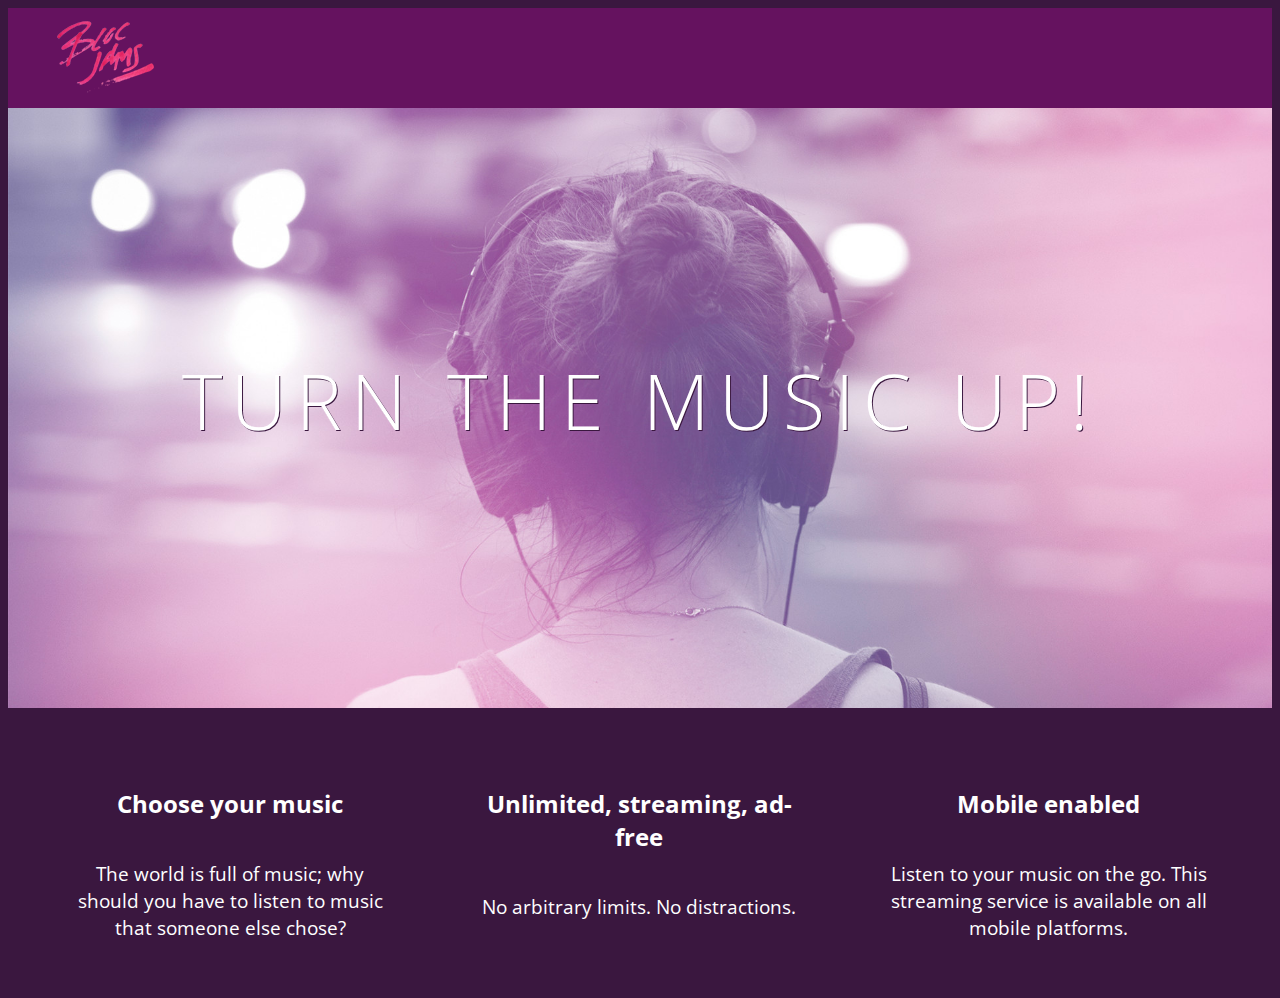
==== index.html @ 180eb500 "Checkpoint 4: completed" ====
<!DOCTYPE html>
<html>
    <head>
        <title>Bloc Jams</title>
        <meta name="viewport" content="width=device-width, initial-scale=1">
         <link rel="stylesheet" type="text/css" href="http://fonts.googleapis.com/css?family=Open+Sans:400,800,600,700,300">
         <link rel="stylesheet" type="text/css" href="http://code.ionicframework.com/ionicons/2.0.1/css/ionicons.min.css">
         <link rel="stylesheet" type="text/css" href="styles/normalize.css">
         <link rel="stylesheet" type="text/css" href="styles/main.css">
         <link rel="stylesheet" type="text/css" href="styles/landing.css">
    </head>
    <body class="landing">
            <nav class="navbar"> <!-- nav bar -->
             <img src="assets/images/bloc_jams_logo.png" alt="bloc jams logo" class="logo">
            </nav>
        <section> <!-- hero content -->
                <section class="hero-content">
                    <h1 class="hero-title">Turn the music up!</h1>
                </section>
        </section>
        <section class="selling-points container"> <!-- selling points -->
             <div class="point column third">
                 <span class="ion-music-note"></span>
                 <h5 class="point-title">Choose your music</h5>
                 <p class="point-description">The world is full of music; why should you have to listen to music that someone else chose?</p>
            </div>
            <div class="point column third">
                 <span class="ion-radio-waves"></span>
                 <h5 class="point-title">Unlimited, streaming, ad-free</h5>
                 <p class="point-description">No arbitrary limits. No distractions.</p>
             </div>
             <div class="point column third">
                 <span class="ion-iphone"></span>
                 <h5 class="point-title">Mobile enabled</h5>
                 <p class="point-description">Listen to your music on the go. This streaming service is available on all mobile platforms.</p>
             </div>
        </section>
    </body>
</html>
---- styles/main.css ----
*, *::before, *::after {
     -moz-box-sizing: border-box;
     -webkit-box-sizing: border-box;
     box-sizing: border-box;
 }
html {
     height: 100%; /* makes sure our HTML takes up 100% of the browser window */
     font-size: 100%;
 }
 
 body {
     font-family: 'Open Sans'; /* sets our font to the "Open Sans" typeface */
     color: white;             /* sets the text color to white */
     min-height: 100%;         /* says the height of the body must be, at minimum, 100% of the window */
 }
 
 .navbar {
     padding: 0.5rem;
     background-color: rgb(101,18,95);
 }
 
 .navbar .logo {
     position: relative; /* positioning will be explained in a resource */
     left: 2rem;
} 

 .container {
     margin: 0 auto;
     max-width: 64rem;
 }
 
 /* Medium screens (640px) */
 @media (min-width: 640px) {
     html { font-size: 112%; }
     .column {
         float: left;
         padding-left: 1rem;
         padding-right: 1rem;
     }
     .column.full { width: 100%; }
     .column.two-thirds { width: 66.7%; }
     .column.half { width: 50%; }
     .column.third { width: 33.3%; }
     .column.fourth { width: 25%; }
     .column.flow-opposite { float: right; }  
 }

 /* Large screens (1024px) */
 @media (min-width: 1024px) {
     html { font-size: 120%; }
 }
---- styles/landing.css ----
body.landing {
     background-color: rgb(58,23,63);
 }
 
 .hero-content {
     position: relative;
     min-height: 600px;
     background-image: url(../assets/images/bloc_jams_bg.jpg);
     background-repeat: no-repeat;
     background-position: center center;
     background-size: cover;
 }
 
 .hero-content .hero-title {
     position: absolute;
     top: 40%;
     -webkit-transform: translateY(-50%);
     -moz-transform: translateY(-50%);
     transform: translateY(-50%);
     width: 100%;
     text-align: center;
     font-size: 4rem;
     font-weight: 300;
     text-transform: uppercase;
     letter-spacing: 0.5rem;
     text-shadow: 1px 1px 0px rgb(58,23,63);
 }
 
 .selling-points {
     position: relative;
 }
 
 .point {
     position: relative;
     padding: 2rem;
     text-align: center;
 }
 
 .point .point-title {
     font-size: 1.25rem;
 }
 
 .ion-music-note,
 .ion-radio-waves,
 .ion-iphone {
     color: rgb(233,50,117);
     font-size: 5rem;
 }
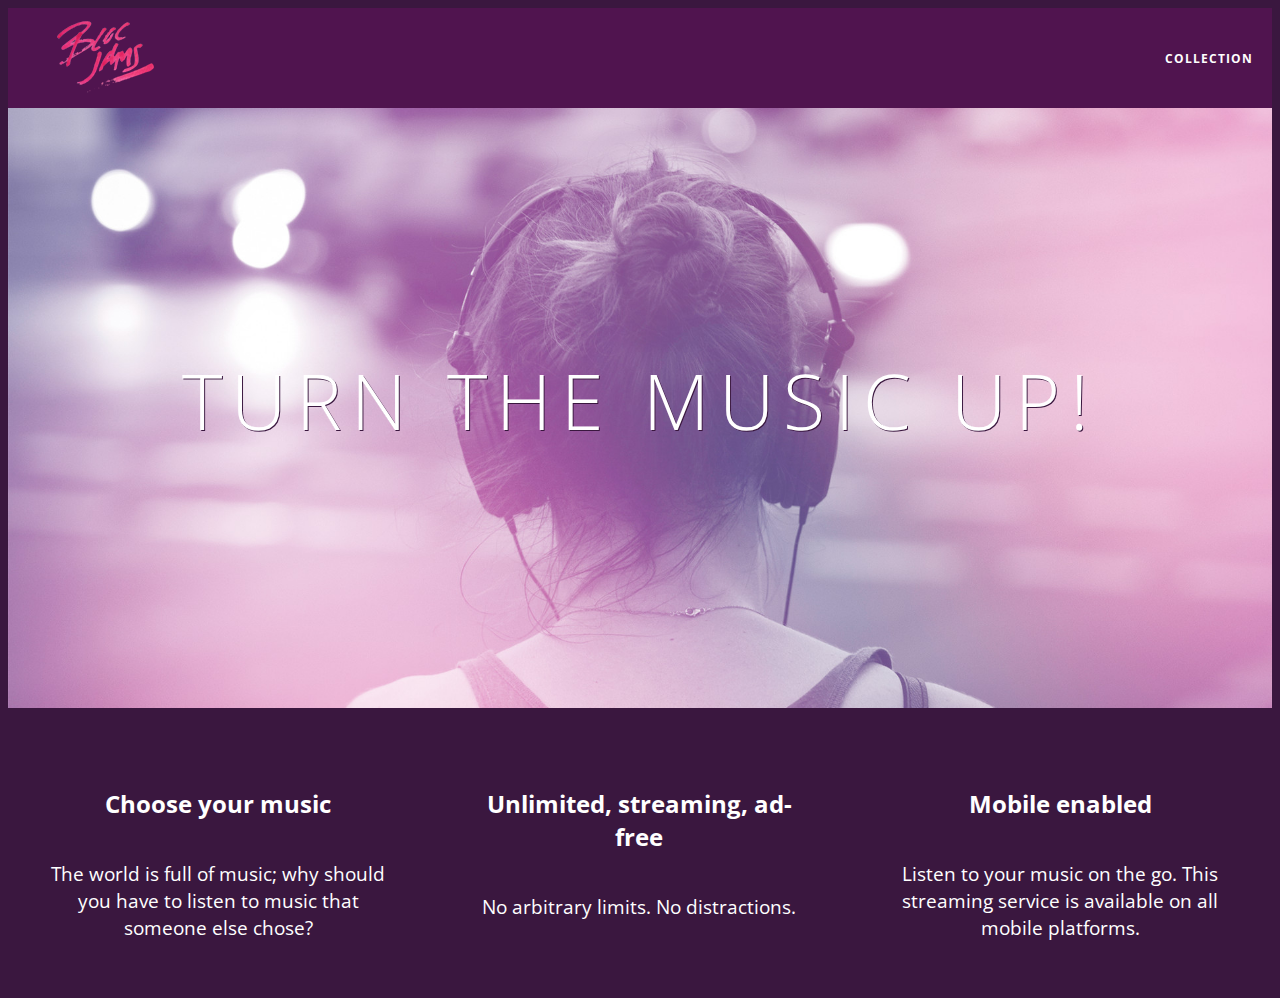
==== commit 8da0fb9d: "Checkpoint 5: completed" ====
--- a/index.html
+++ b/index.html
@@ -11,14 +11,19 @@
     </head>
     <body class="landing">
             <nav class="navbar"> <!-- nav bar -->
-             <img src="assets/images/bloc_jams_logo.png" alt="bloc jams logo" class="logo">
+             <a href="index.html" class="logo">
+             <img src="assets/images/bloc_jams_logo.png" alt="bloc jams logo">
+         </a>
+         <div class="links-container">
+             <a href="collection.html" class="navbar-link">collection</a>
+         </div>
             </nav>
         <section> <!-- hero content -->
                 <section class="hero-content">
                     <h1 class="hero-title">Turn the music up!</h1>
                 </section>
         </section>
-        <section class="selling-points container"> <!-- selling points -->
+        <section class="selling-points container clearfix"> <!-- selling points -->
              <div class="point column third">
                  <span class="ion-music-note"></span>
                  <h5 class="point-title">Choose your music</h5>
--- a/styles/main.css
+++ b/styles/main.css
@@ -15,13 +15,56 @@
  }
  
  .navbar {
+     position: relative;
      padding: 0.5rem;
-     background-color: rgb(101,18,95);
+     background-color: rgba(101,18,95,0.5);
+     z-index: 1;
+     
  }
  
  .navbar .logo {
      position: relative; /* positioning will be explained in a resource */
      left: 2rem;
+     cursor: pointer;  /* produces the finger-pointer icon when you hover over the logo */
+ }
+ 
+ .navbar .links-container {
+     display: table;
+     position: absolute;
+     top: 0;
+     right: 0;
+     height: 100px;
+     color: white;
+     /* #3 */
+     text-decoration: none;
+ }
+ 
+ .links-container .navbar-link {
+     display: table-cell;
+     position: relative;
+     height: 100%;
+     padding-left: 1rem;
+     padding-right: 1rem;
+     /* #4 */
+     vertical-align: middle;
+     color: white;
+     font-size: 0.625rem;
+     letter-spacing: 0.05rem;
+     font-weight: 700;
+     text-transform: uppercase;
+     /* #3 */
+     text-decoration: none;
+     cursor: pointer;
+ }
+ 
+   /* #5 */
+ .links-container .navbar-link:hover {
+     color: rgb(233,50,117);
+ }
+.links-container .navbar-link:active {
+    color: rgb(233,50,117);
+    background-color: white;
+}
 } 
 
  .container {
@@ -48,4 +91,14 @@
  /* Large screens (1024px) */
  @media (min-width: 1024px) {
      html { font-size: 120%; }
- }+ }
+
+.clearfix::before,
+.clearfix::after {
+   content: " ";
+   display: table;
+}
+
+.clearfix::after {
+   clear: both;
+}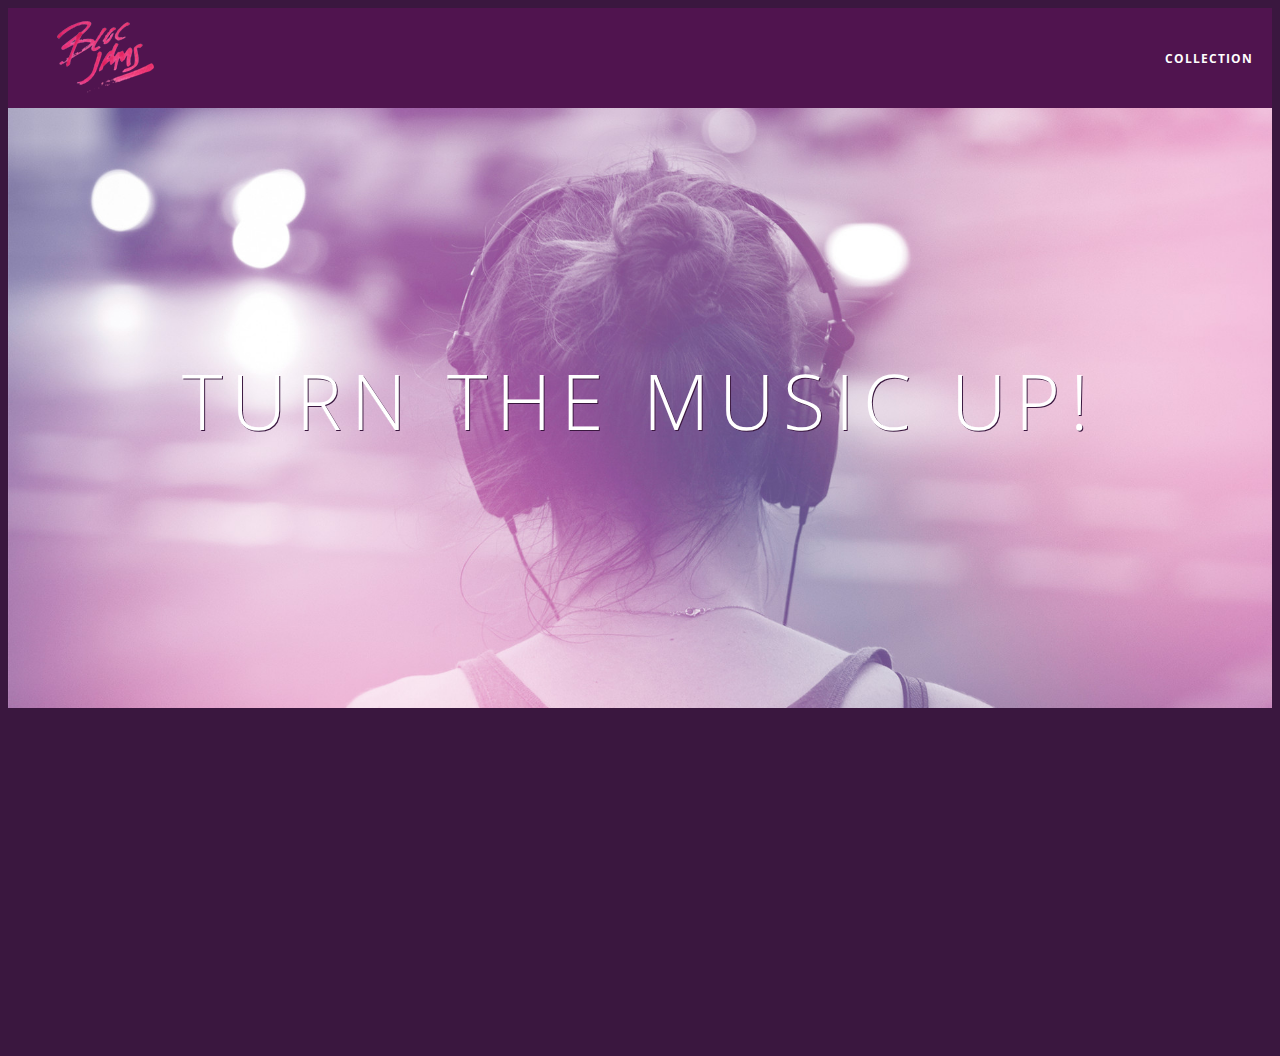
==== commit f0e98749: "Checkpoint 16 done" ====
--- a/index.html
+++ b/index.html
@@ -40,5 +40,8 @@
                  <p class="point-description">Listen to your music on the go. This streaming service is available on all mobile platforms.</p>
              </div>
         </section>
+        <script src="https://code.jquery.com/jquery-2.1.3.min.js"></script>
+        <script src="scripts/utilities.js"></script>
+        <script src="scripts/landing.js"></script>
     </body>
 </html>--- a/styles/main.css
+++ b/styles/main.css
@@ -71,6 +71,9 @@
      margin: 0 auto;
      max-width: 64rem;
  }
+ .container.narrow {
+     max-width: 56rem;
+ }
  
  /* Medium screens (640px) */
  @media (min-width: 640px) {
--- a/styles/landing.css
+++ b/styles/landing.css
@@ -34,6 +34,16 @@
      position: relative;
      padding: 2rem;
      text-align: center;
+     opacity: 0;
+     -webkit-transform: scaleX(0.9) translateY(3rem);
+     -moz-transform: scaleX(0.9) translateY(3rem);
+     transform: scaleX(0.9) translateY(3rem);
+     -webkit-transition: all 0.25s ease-in-out;
+     -moz-transition: all 0.25s ease-in-out;
+     transition: all 0.25s ease-in-out;
+     -webkit-transition-delay: 0.2s;
+     -moz-transition-delay: 0.2s;
+     transition-delay: 0.2s;
  }
  
  .point .point-title {
